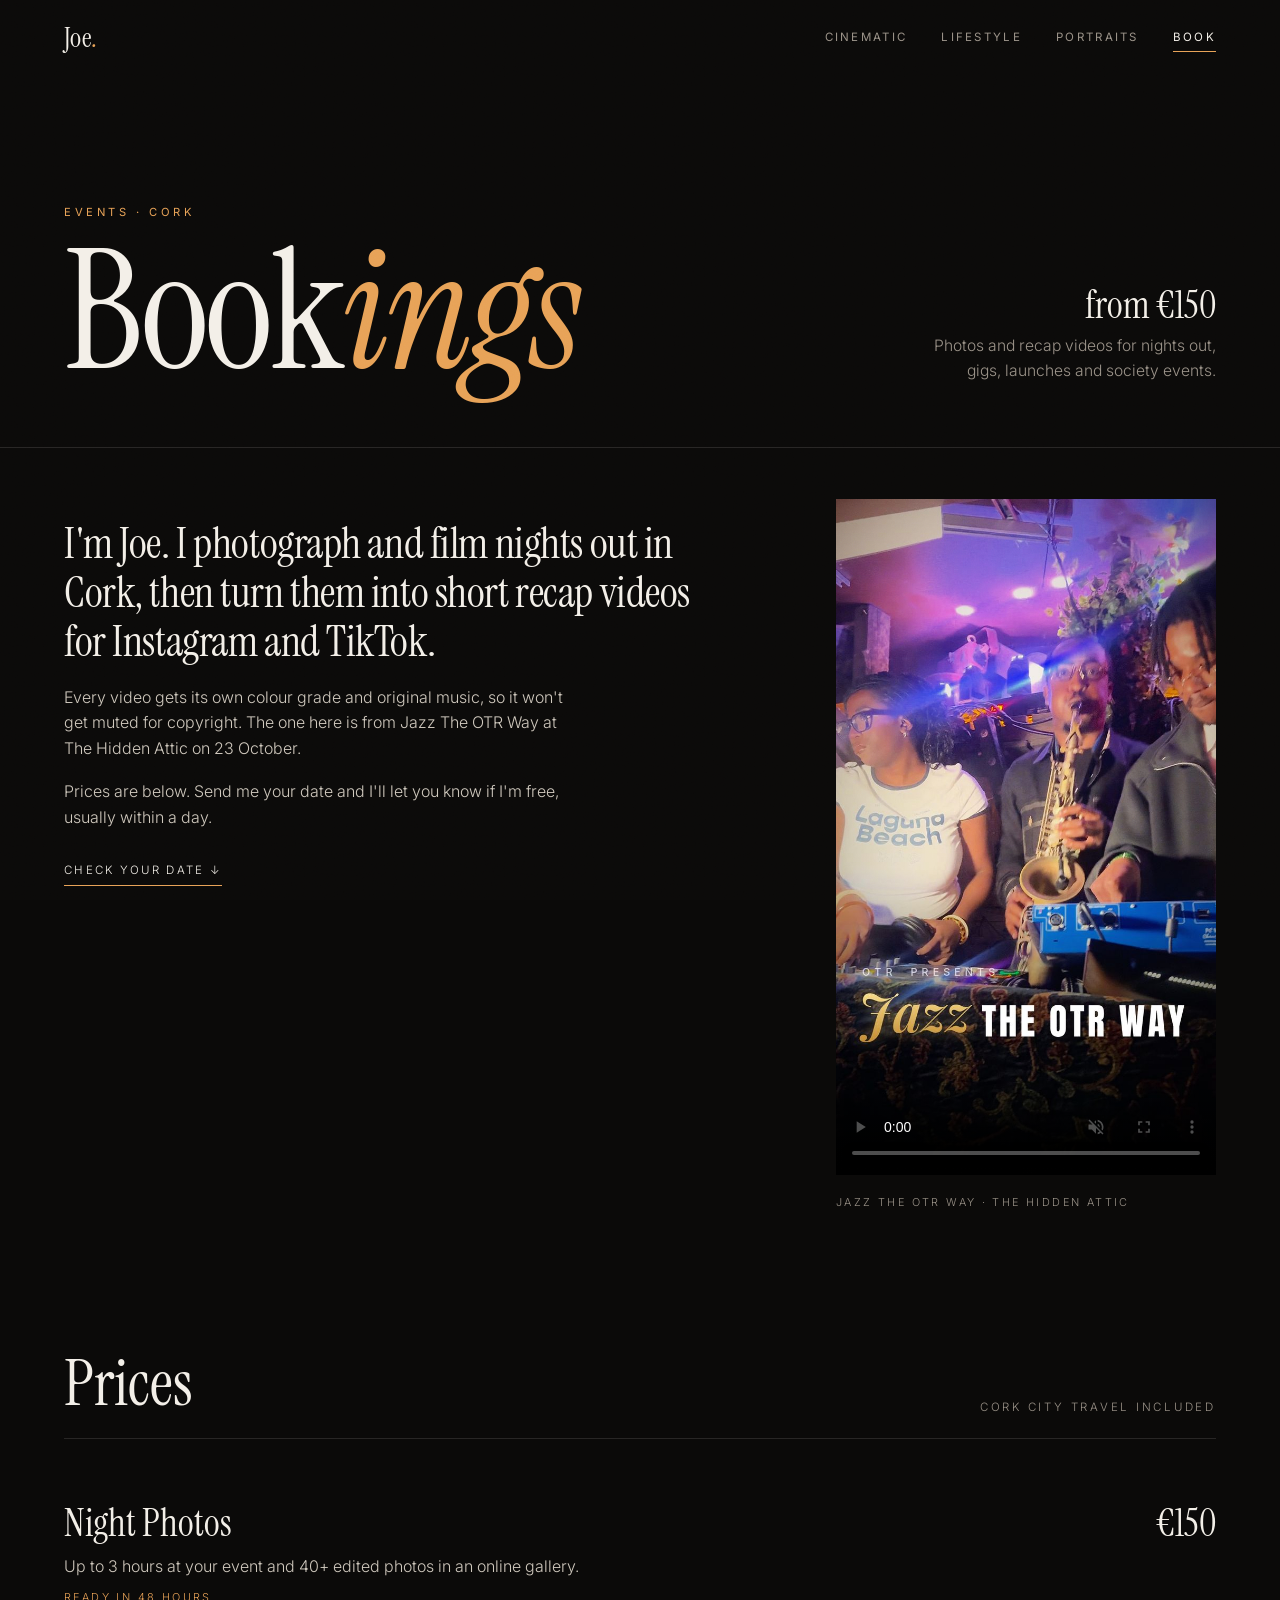
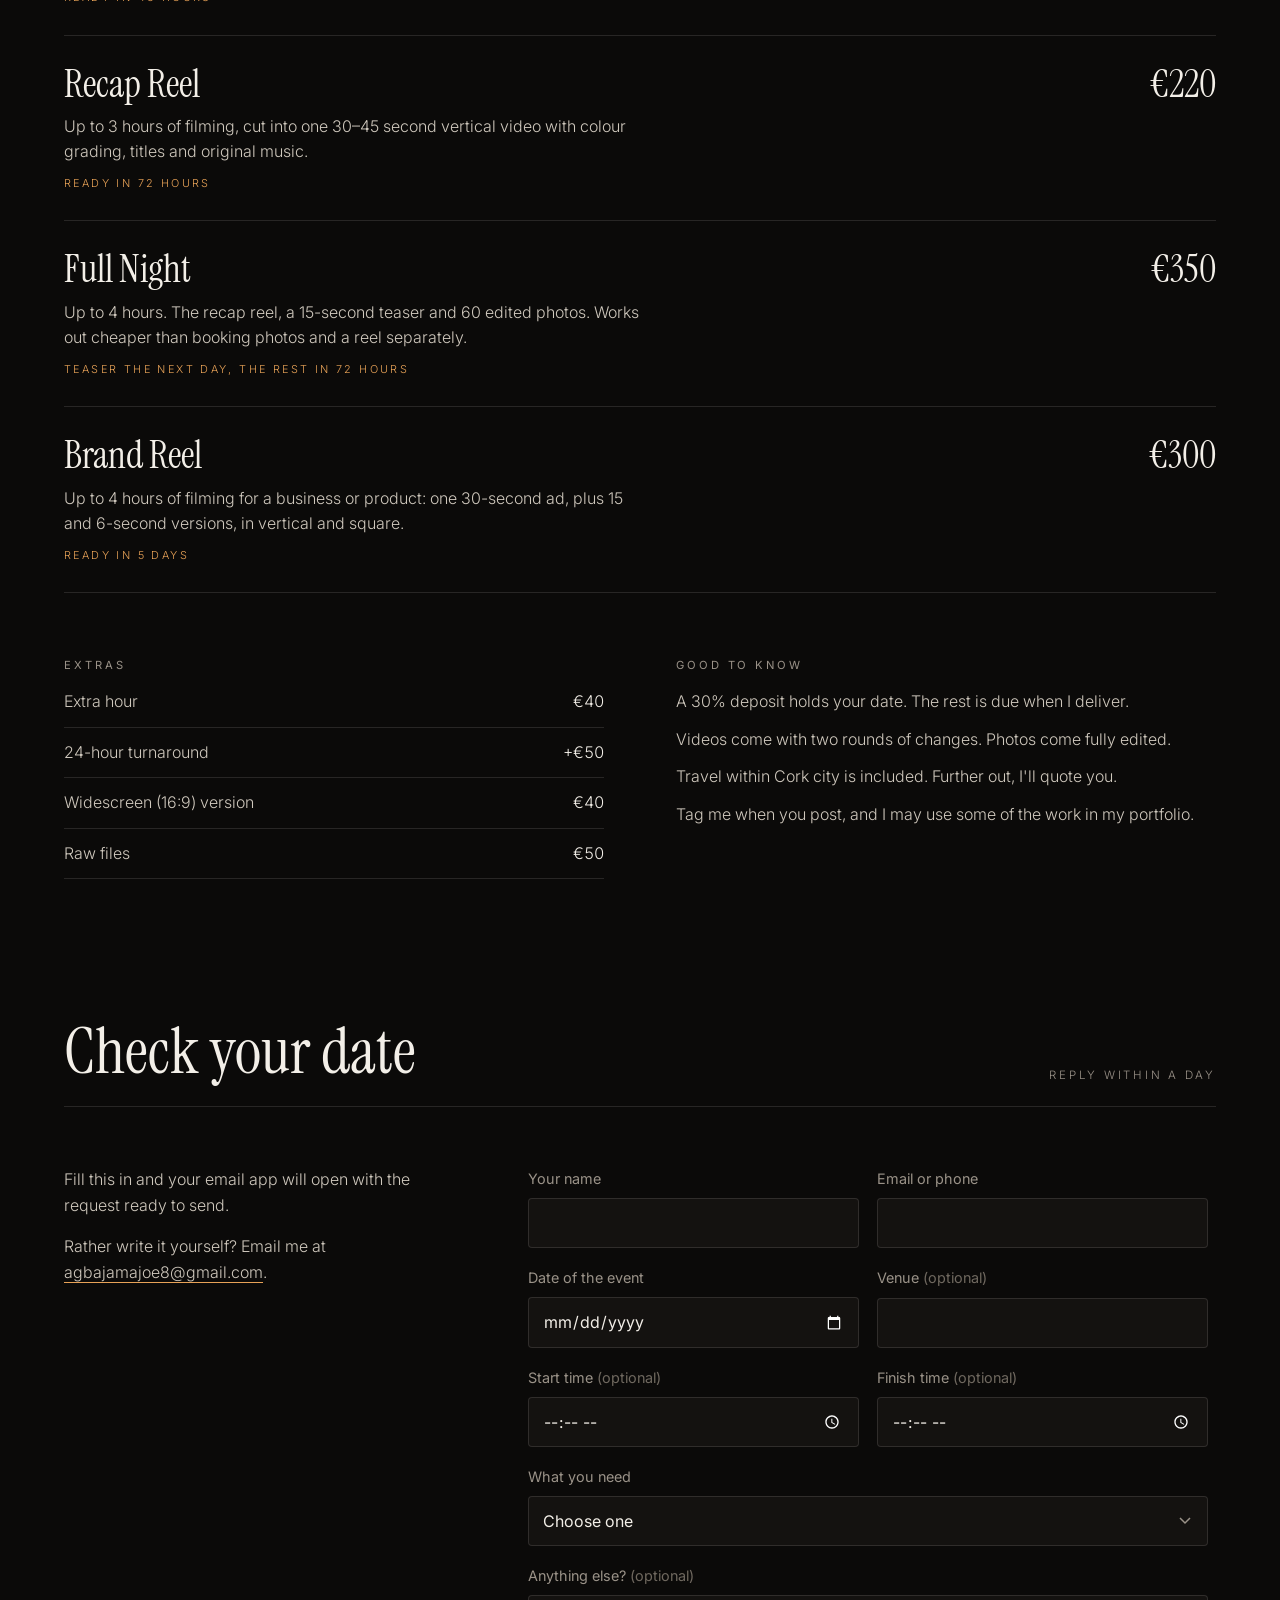
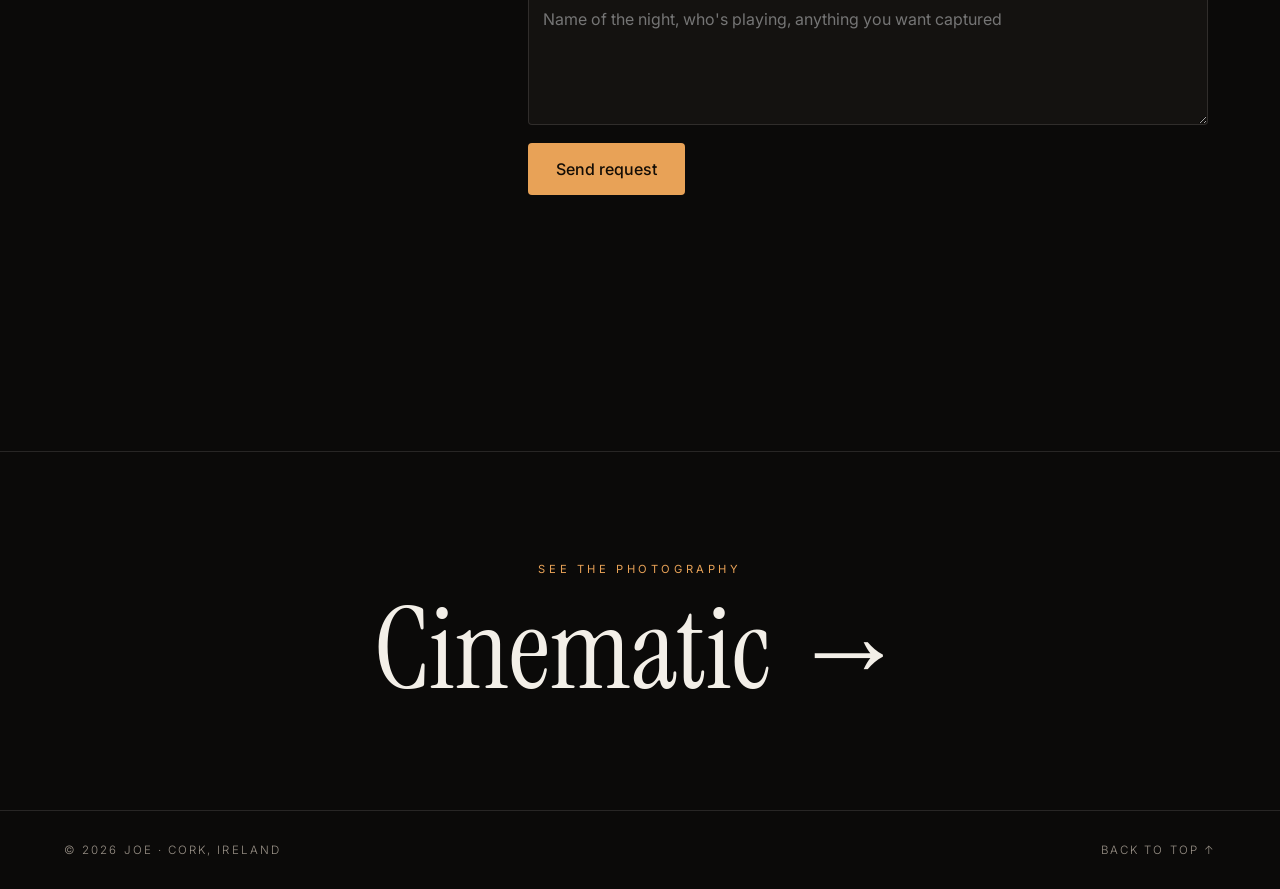
==== book/index.html @ 373641ff "Add a booking page and a Book link to the menu - book/: prices, what's included, how booking works, " ====
<!DOCTYPE html>
<html lang="en">
<head>
<meta charset="UTF-8">
<meta name="viewport" content="width=device-width, initial-scale=1.0">
<title>Book — Joe</title>
<meta name="description" content="Book Joe for event photos and recap videos in Cork. Prices from €150.">
<meta property="og:type" content="website">
<meta property="og:title" content="Book Joe for your night">
<meta property="og:description" content="Event photos and recap videos for nights out, gigs, launches and society events in Cork. Prices from €150.">
<meta property="og:url" content="https://joseph-ops-java.github.io/Joe-s-Photography/book/">
<meta property="og:image" content="https://joseph-ops-java.github.io/Joe-s-Photography/book/img/og.jpg">
<meta property="og:image:width" content="1200">
<meta property="og:image:height" content="630">
<meta name="twitter:card" content="summary_large_image">
<link rel="preconnect" href="https://fonts.googleapis.com">
<link rel="preconnect" href="https://fonts.gstatic.com" crossorigin>
<link href="https://fonts.googleapis.com/css2?family=Instrument+Serif:ital@0;1&family=Inter:wght@300;400;500&display=swap" rel="stylesheet">
<link rel="stylesheet" href="../styles.css">
<style>
/* Booking page: built on the portfolio's styles.css, nothing new to learn. */
[hidden] { display: none !important; }
html { color-scheme: dark; }

.bk-intro { display: grid; gap: clamp(32px, 5vw, 72px); padding: 0 var(--pad); align-items: start; }
@media (min-width: 900px) { .bk-intro { grid-template-columns: minmax(0, 1fr) minmax(0, 380px); } }
.bk-video { margin: 0; }
.bk-video video { width: 100%; aspect-ratio: 9 / 16; object-fit: cover; background: var(--bg-soft); }
.bk-video figcaption { margin-top: 12px; font-size: .68rem; letter-spacing: .22em; text-transform: uppercase; color: var(--muted); }
.bk-text { max-width: 640px; padding-top: clamp(0px, 2vw, 20px); }
.bk-lead { font-family: var(--serif); font-size: clamp(1.75rem, 3.4vw, 2.7rem); line-height: 1.14; letter-spacing: -.01em; }
.bk-text p + p { margin-top: 18px; color: #cfc8bd; max-width: 52ch; }
.bk-jump { display: inline-block; margin-top: 30px; padding-bottom: 6px; border-bottom: 1px solid var(--accent); font-size: .72rem; letter-spacing: .2em; text-transform: uppercase; transition: color .3s; }
.bk-jump:hover { color: var(--accent); }

.bk-prices { list-style: none; }
.bk-prices li { display: grid; grid-template-columns: minmax(0, 1fr) auto; gap: 0 32px; padding: 28px 0; border-bottom: 1px solid var(--line); }
.bk-prices li:first-child { padding-top: 4px; }
.bk-prices h3, .bk-price { font-family: var(--serif); font-weight: 400; font-size: clamp(1.7rem, 3vw, 2.4rem); line-height: 1.05; }
.bk-price { grid-column: 2; grid-row: 1; font-variant-numeric: tabular-nums; }
.bk-prices p { grid-column: 1 / -1; margin-top: 10px; max-width: 58ch; color: #cfc8bd; }
.bk-when { grid-column: 1 / -1; margin-top: 10px; font-size: .68rem; letter-spacing: .22em; text-transform: uppercase; color: var(--accent); }

.bk-small { display: grid; gap: 36px; margin-top: clamp(40px, 6vw, 64px); }
@media (min-width: 900px) { .bk-small { grid-template-columns: 1fr 1fr; gap: 72px; } }
.bk-small h3 { margin-bottom: 14px; font-size: .7rem; font-weight: 400; letter-spacing: .26em; text-transform: uppercase; color: var(--muted); }
.bk-small ul { list-style: none; display: grid; gap: 12px; color: #cfc8bd; }
.bk-addons li { display: flex; justify-content: space-between; gap: 16px; padding-bottom: 12px; border-bottom: 1px solid var(--line); }
.bk-addons span { color: var(--ink); font-variant-numeric: tabular-nums; }

.bk-book { display: grid; gap: clamp(28px, 4vw, 64px); }
@media (min-width: 900px) { .bk-book { grid-template-columns: minmax(0, .75fr) minmax(0, 1.25fr); } }
.bk-aside p { max-width: 38ch; color: #cfc8bd; }
.bk-aside p + p { margin-top: 16px; }
.bk-aside a { border-bottom: 1px solid var(--accent); }
.bk-aside a:hover { color: var(--accent); }
.bk-form { display: grid; gap: 18px; max-width: 680px; }
.bk-row { display: grid; gap: 18px; }
@media (min-width: 560px) { .bk-row { grid-template-columns: 1fr 1fr; } }
.bk-field { display: grid; gap: 8px; font-size: .9rem; font-weight: 400; color: var(--muted); }
.bk-field i { font-style: normal; color: #6f685f; }
.bk-field input, .bk-field select, .bk-field textarea {
  width: 100%; min-height: 50px; padding: 12px 14px;
  border: 1px solid var(--line); border-radius: 4px; background: var(--bg-soft);
  color: var(--ink); font: 400 1rem/1.4 var(--sans);
  transition: border-color .25s;
}
.bk-field textarea { min-height: 130px; resize: vertical; }
.bk-field select {
  -webkit-appearance: none; appearance: none; padding-right: 42px;
  background: var(--bg-soft) url("data:image/svg+xml,%3Csvg xmlns='http://www.w3.org/2000/svg' width='12' height='8' viewBox='0 0 12 8'%3E%3Cpath d='M1 1l5 5 5-5' fill='none' stroke='%239a9288' stroke-width='1.5'/%3E%3C/svg%3E") no-repeat right 16px center;
}
.bk-field input:focus, .bk-field select:focus, .bk-field textarea:focus { outline: none; border-color: var(--accent); }
.bk-field [aria-invalid="true"] { border-color: #e0725f; }
.bk-error { color: #f0907e; }
.bk-send { justify-self: start; min-height: 52px; padding: 0 28px; border: 0; border-radius: 4px; background: var(--accent); color: #140d05; font: 500 1rem var(--sans); cursor: pointer; transition: background .3s; }
.bk-send:hover { background: #f0b06c; }
.bk-note { font-size: .9rem; color: var(--muted); }
.bk-done { padding: 18px 20px; border: 1px solid var(--line); border-left: 2px solid var(--accent); background: var(--bg-soft); color: var(--ink); }
.bk-done a { border-bottom: 1px solid var(--accent); }

.page-head p b.bk-from { font-size: 2.4rem; }
</style>
</head>
<body id="top">

<nav class="nav">
  <a class="brand" href="../index.html">Joe<em>.</em></a>
  <div class="nav-links">
    <a href="../cinematic.html">Cinematic</a>
    <a href="../lifestyle.html">Lifestyle</a>
    <a href="../portraits.html">Portraits</a>
    <a href="./" aria-current="page">Book</a>
  </div>
</nav>

<header class="page-head">
  <div>
    <span class="eyebrow">Events · Cork</span>
    <h1>Book<em>ings</em></h1>
  </div>
  <p><b class="bk-from">from €150</b>Photos and recap videos for nights out, gigs, launches and society events.</p>
</header>

<main>
  <section class="bk-intro">
    <div class="bk-text">
      <p class="bk-lead">I'm Joe. I photograph and film nights out in Cork, then turn them into short recap videos for Instagram and TikTok.</p>
      <p>Every video gets its own colour grade and original music, so it won't get muted for copyright. The one here is from Jazz The OTR Way at The Hidden Attic on 23 October.</p>
      <p>Prices are below. Send me your date and I'll let you know if I'm free, usually within a day.</p>
      <a class="bk-jump" href="#request">Check your date ↓</a>
    </div>
    <figure class="bk-video">
      <video src="recap.mp4" poster="img/poster.jpg" muted loop playsinline controls preload="metadata" aria-label="Recap video from Jazz The OTR Way at The Hidden Attic, Cork"></video>
      <figcaption>Jazz The OTR Way · The Hidden Attic</figcaption>
    </figure>
  </section>

  <section class="section" id="prices">
    <div class="section-head">
      <h2>Prices</h2>
      <span>Cork city travel included</span>
    </div>
    <ul class="bk-prices">
      <li>
        <h3>Night Photos</h3>
        <span class="bk-price">€150</span>
        <p>Up to 3 hours at your event and 40+ edited photos in an online gallery.</p>
        <span class="bk-when">Ready in 48 hours</span>
      </li>
      <li>
        <h3>Recap Reel</h3>
        <span class="bk-price">€220</span>
        <p>Up to 3 hours of filming, cut into one 30–45 second vertical video with colour grading, titles and original music.</p>
        <span class="bk-when">Ready in 72 hours</span>
      </li>
      <li>
        <h3>Full Night</h3>
        <span class="bk-price">€350</span>
        <p>Up to 4 hours. The recap reel, a 15-second teaser and 60 edited photos. Works out cheaper than booking photos and a reel separately.</p>
        <span class="bk-when">Teaser the next day, the rest in 72 hours</span>
      </li>
      <li>
        <h3>Brand Reel</h3>
        <span class="bk-price">€300</span>
        <p>Up to 4 hours of filming for a business or product: one 30-second ad, plus 15 and 6-second versions, in vertical and square.</p>
        <span class="bk-when">Ready in 5 days</span>
      </li>
    </ul>

    <div class="bk-small">
      <div>
        <h3>Extras</h3>
        <ul class="bk-addons">
          <li>Extra hour <span>€40</span></li>
          <li>24-hour turnaround <span>+€50</span></li>
          <li>Widescreen (16:9) version <span>€40</span></li>
          <li>Raw files <span>€50</span></li>
        </ul>
      </div>
      <div>
        <h3>Good to know</h3>
        <ul>
          <li>A 30% deposit holds your date. The rest is due when I deliver.</li>
          <li>Videos come with two rounds of changes. Photos come fully edited.</li>
          <li>Travel within Cork city is included. Further out, I'll quote you.</li>
          <li>Tag me when you post, and I may use some of the work in my portfolio.</li>
        </ul>
      </div>
    </div>
  </section>

  <section class="section" id="request" style="padding-top:0">
    <div class="section-head">
      <h2>Check your date</h2>
      <span>Reply within a day</span>
    </div>
    <div class="bk-book">
      <div class="bk-aside">
        <p>Fill this in and your email app will open with the request ready to send.</p>
        <p>Rather write it yourself? Email me at <a href="mailto:agbajamajoe8@gmail.com">agbajamajoe8@gmail.com</a>.</p>
      </div>
      <form class="bk-form" id="bk-form" novalidate>
        <div class="bk-row">
          <label class="bk-field" for="bk-name"><span>Your name</span><input id="bk-name" name="name" type="text" autocomplete="name" required></label>
          <label class="bk-field" for="bk-contact"><span>Email or phone</span><input id="bk-contact" name="contact" type="text" autocomplete="email" required></label>
        </div>
        <div class="bk-row">
          <label class="bk-field" for="bk-date"><span>Date of the event</span><input id="bk-date" name="date" type="date" required></label>
          <label class="bk-field" for="bk-venue"><span>Venue <i>(optional)</i></span><input id="bk-venue" name="venue" type="text"></label>
        </div>
        <div class="bk-row">
          <label class="bk-field" for="bk-start"><span>Start time <i>(optional)</i></span><input id="bk-start" name="start" type="time"></label>
          <label class="bk-field" for="bk-finish"><span>Finish time <i>(optional)</i></span><input id="bk-finish" name="finish" type="time"></label>
        </div>
        <label class="bk-field" for="bk-package"><span>What you need</span>
          <select id="bk-package" name="package" required>
            <option value="">Choose one</option>
            <option>Night Photos (€150)</option>
            <option>Recap Reel (€220)</option>
            <option>Full Night (€350)</option>
            <option>Brand Reel (€300)</option>
            <option>Not sure yet</option>
          </select>
        </label>
        <label class="bk-field" for="bk-message"><span>Anything else? <i>(optional)</i></span><textarea id="bk-message" name="message" rows="4" placeholder="Name of the night, who's playing, anything you want captured"></textarea></label>
        <p class="bk-error" id="bk-error" role="alert" hidden></p>
        <button class="bk-send" type="submit">Send request</button>
        <p class="bk-done" id="bk-done" role="status" hidden></p>
      </form>
    </div>
  </section>
</main>

<a class="next" href="../cinematic.html">
  <span class="eyebrow">See the photography</span>
  <h2>Cinematic →</h2>
</a>

<footer class="footer">
  <span>© 2026 Joe · Cork, Ireland</span>
  <a href="#top">Back to top ↑</a>
</footer>

<script>
(function () {
  var EMAIL = "agbajamajoe8@gmail.com";

  // Nav background once the page is scrolled (same as the rest of the site)
  var nav = document.querySelector(".nav");
  function onScroll() { if (nav) nav.classList.toggle("scrolled", window.scrollY > 30); }
  onScroll();
  window.addEventListener("scroll", onScroll, { passive: true });

  // Play the recap quietly on loop, unless the visitor prefers less motion
  var video = document.querySelector(".bk-video video");
  if (video && !window.matchMedia("(prefers-reduced-motion: reduce)").matches) {
    video.muted = true;
    var p = video.play();
    if (p && p.catch) p.catch(function () {});
  }

  // Booking request
  var form = document.getElementById("bk-form");
  var errorEl = document.getElementById("bk-error");
  var doneEl = document.getElementById("bk-done");
  var dateEl = document.getElementById("bk-date");
  function pad(n) { return (n < 10 ? "0" : "") + n; }
  var now = new Date();
  dateEl.min = now.getFullYear() + "-" + pad(now.getMonth() + 1) + "-" + pad(now.getDate());

  function nice(v) {
    var d = new Date(v + "T12:00:00");
    return isNaN(d) ? v : d.toLocaleDateString("en-IE", { weekday: "long", day: "numeric", month: "long", year: "numeric" });
  }
  function esc(s) { return s.replace(/[&<>"]/g, function (c) { return { "&": "&amp;", "<": "&lt;", ">": "&gt;", '"': "&quot;" }[c]; }); }

  form.addEventListener("submit", function (e) {
    e.preventDefault();
    var f = form.elements;
    var val = function (n) { return f[n].value.trim(); };
    var needed = [["name", "your name"], ["contact", "an email or phone number"], ["date", "the date"], ["package", "what you need"]];
    var missing = [];
    needed.forEach(function (pair) {
      var empty = !val(pair[0]);
      f[pair[0]].setAttribute("aria-invalid", empty ? "true" : "false");
      if (empty) missing.push(pair[1]);
    });
    if (missing.length) {
      var list = missing.length > 1 ? missing.slice(0, -1).join(", ") + " and " + missing[missing.length - 1] : missing[0];
      errorEl.textContent = "Please add " + list + ".";
      errorEl.hidden = false;
      doneEl.hidden = true;
      form.querySelector('[aria-invalid="true"]').focus();
      return;
    }
    errorEl.hidden = true;

    var times = [val("start") && "from " + val("start"), val("finish") && "until " + val("finish")].filter(Boolean).join(" ");
    var lines = [
      "Hi Joe,",
      "",
      "I'd like to book you.",
      "",
      "Date: " + nice(val("date")) + (times ? ", " + times : ""),
      "Venue: " + (val("venue") || "to confirm"),
      "Package: " + val("package"),
      val("message") ? "\n" + val("message") : null,
      "",
      "Thanks,",
      val("name"),
      val("contact")
    ].filter(function (l) { return l !== null; });
    var subject = "Booking request for " + nice(val("date"));
    var href = "mailto:" + EMAIL + "?subject=" + encodeURIComponent(subject) + "&body=" + encodeURIComponent(lines.join("\n"));

    doneEl.innerHTML = "Thanks, " + esc(val("name").split(" ")[0]) + ". Your email app should open with the request ready to send. If it doesn't, email me at <a href=\"mailto:" + EMAIL + "\">" + EMAIL + "</a> with your date.";
    doneEl.hidden = false;
    window.location.href = href;
  });
})();
</script>
</body>
</html>
---- styles.css ----
:root{
  --bg:#0b0a09;
  --bg-soft:#141210;
  --ink:#f3efe8;
  --muted:#9a9288;
  --line:rgba(243,239,232,.12);
  --accent:#e8a257;
  --serif:'Instrument Serif',Georgia,'Times New Roman',serif;
  --sans:'Inter',system-ui,-apple-system,'Segoe UI',sans-serif;
  --pad:clamp(20px,5vw,72px);
}
*{margin:0;padding:0;box-sizing:border-box}
html{scroll-behavior:smooth}
body{background:var(--bg);color:var(--ink);font-family:var(--sans);font-weight:300;line-height:1.6;-webkit-font-smoothing:antialiased;overflow-x:hidden}
body.locked{overflow:hidden}
img{display:block;max-width:100%}
a{color:inherit;text-decoration:none}
::selection{background:var(--accent);color:#000}
:focus-visible{outline:2px solid var(--accent);outline-offset:4px}

/* film grain */
body::after{content:"";position:fixed;inset:0;pointer-events:none;z-index:50;opacity:.07;mix-blend-mode:overlay;
  background-image:url("data:image/svg+xml,%3Csvg xmlns='http://www.w3.org/2000/svg' width='200' height='200'%3E%3Cfilter id='n'%3E%3CfeTurbulence type='fractalNoise' baseFrequency='.9' numOctaves='2' stitchTiles='stitch'/%3E%3C/filter%3E%3Crect width='100%25' height='100%25' filter='url(%23n)'/%3E%3C/svg%3E")}

/* nav */
.nav{position:fixed;top:0;left:0;right:0;z-index:20;display:flex;align-items:center;justify-content:space-between;gap:16px;
  padding:22px var(--pad);transition:background .4s,padding .4s,border-color .4s;border-bottom:1px solid transparent}
.nav.scrolled{background:rgba(11,10,9,.78);backdrop-filter:blur(14px);-webkit-backdrop-filter:blur(14px);padding-top:14px;padding-bottom:14px;border-color:var(--line)}
.brand{font-family:var(--serif);font-size:1.7rem;line-height:1;letter-spacing:.01em}
.brand em{color:var(--accent);font-style:italic}
.nav-links{display:flex;gap:clamp(14px,3vw,34px)}
.nav-links a{position:relative;font-size:.72rem;font-weight:400;letter-spacing:.2em;text-transform:uppercase;color:var(--muted);padding:6px 0;transition:color .3s}
.nav-links a::after{content:"";position:absolute;left:0;bottom:0;width:100%;height:1px;background:var(--accent);transform:scaleX(0);transform-origin:right;transition:transform .4s cubic-bezier(.2,.7,.2,1)}
.nav-links a:hover,.nav-links a[aria-current]{color:var(--ink)}
.nav-links a:hover::after,.nav-links a[aria-current]::after{transform:scaleX(1);transform-origin:left}

.eyebrow{font-size:.7rem;font-weight:400;letter-spacing:.32em;text-transform:uppercase;color:var(--accent)}

/* hero */
.hero{position:relative;min-height:100svh;display:flex;align-items:flex-end;padding:0 var(--pad) clamp(56px,10vh,110px);overflow:hidden}
.hero-bg{position:absolute;inset:0;z-index:-2}
.hero-bg img{width:100%;height:100%;object-fit:cover;animation:drift 22s ease-out forwards}
.hero::before{content:"";position:absolute;inset:0;z-index:-1;
  background:linear-gradient(180deg,rgba(11,10,9,.55) 0%,rgba(11,10,9,.05) 35%,rgba(11,10,9,.7) 78%,var(--bg) 100%)}
@keyframes drift{from{transform:scale(1.12)}to{transform:scale(1)}}
.hero h1{font-family:var(--serif);font-weight:400;font-size:clamp(3.4rem,12vw,10.5rem);line-height:.88;letter-spacing:-.02em;margin:18px 0 26px}
.hero h1 em{font-style:italic;color:var(--accent)}
.hero p{max-width:34ch;color:#cfc8bd;font-size:1.02rem}
.scroll-cue{position:absolute;right:var(--pad);bottom:clamp(56px,10vh,110px);font-size:.66rem;letter-spacing:.3em;text-transform:uppercase;color:var(--muted);writing-mode:vertical-rl;display:flex;align-items:center;gap:14px}
.scroll-cue::after{content:"";width:1px;height:64px;background:linear-gradient(var(--accent),transparent);animation:cue 2.2s ease-in-out infinite}
@keyframes cue{0%{transform:scaleY(0);transform-origin:top}50%{transform:scaleY(1);transform-origin:top}51%{transform-origin:bottom}100%{transform:scaleY(0);transform-origin:bottom}}

/* sections */
.section{padding:clamp(70px,11vw,150px) var(--pad)}
.section-head{display:flex;align-items:flex-end;justify-content:space-between;gap:24px;margin-bottom:clamp(30px,5vw,60px);padding-bottom:22px;border-bottom:1px solid var(--line)}
.section-head h2{font-family:var(--serif);font-weight:400;font-size:clamp(2.2rem,5vw,4rem);line-height:1}
.section-head h2 em{font-style:italic;color:var(--accent)}
.section-head span{font-size:.72rem;letter-spacing:.24em;text-transform:uppercase;color:var(--muted);white-space:nowrap}

/* collection cards */
.cards{display:grid;grid-template-columns:repeat(3,1fr);gap:clamp(14px,2vw,28px)}
.card{position:relative;display:block;aspect-ratio:3/4.2;overflow:hidden;background:var(--bg-soft)}
.card:nth-child(2){margin-top:clamp(0px,5vw,70px)}
.card img{width:100%;height:100%;object-fit:cover;transition:transform 1.2s cubic-bezier(.2,.7,.2,1),filter .8s;filter:saturate(.85) brightness(.82)}
.card::after{content:"";position:absolute;inset:0;background:linear-gradient(180deg,transparent 45%,rgba(11,10,9,.88) 100%)}
.card:hover img{transform:scale(1.06);filter:saturate(1.05) brightness(1)}
.card-info{position:absolute;left:0;right:0;bottom:0;z-index:1;padding:clamp(18px,2.4vw,32px);display:flex;align-items:flex-end;justify-content:space-between;gap:12px}
.card-info small{display:block;font-size:.68rem;letter-spacing:.28em;text-transform:uppercase;color:var(--accent);margin-bottom:6px}
.card-info h3{font-family:var(--serif);font-weight:400;font-size:clamp(1.8rem,3.2vw,2.9rem);line-height:1}
.arrow{flex:none;width:46px;height:46px;border:1px solid var(--line);border-radius:50%;display:grid;place-items:center;font-size:1.1rem;transition:background .4s,color .4s,border-color .4s,transform .4s}
.card:hover .arrow{background:var(--accent);border-color:var(--accent);color:#000;transform:rotate(-45deg)}

/* statement */
.statement{max-width:1100px;font-family:var(--serif);font-size:clamp(1.9rem,4.6vw,4rem);line-height:1.12;letter-spacing:-.01em}
.statement em{font-style:italic;color:var(--accent)}
.statement-meta{margin-top:34px;display:flex;flex-wrap:wrap;gap:10px}
.statement-meta span{font-size:.7rem;letter-spacing:.22em;text-transform:uppercase;color:var(--muted);border:1px solid var(--line);border-radius:999px;padding:8px 16px}

/* gallery pages */
.page-head{padding:clamp(140px,22vh,230px) var(--pad) clamp(34px,5vw,64px);display:grid;grid-template-columns:1fr auto;align-items:end;gap:28px;border-bottom:1px solid var(--line);margin-bottom:clamp(24px,4vw,52px)}
.page-head h1{font-family:var(--serif);font-weight:400;font-size:clamp(3.6rem,13vw,11rem);line-height:.86;letter-spacing:-.02em;margin-top:16px}
.page-head h1 em{font-style:italic;color:var(--accent)}
.page-head p{max-width:30ch;color:var(--muted);font-size:.98rem;text-align:right}
.page-head p b{display:block;font-weight:400;font-family:var(--serif);font-size:2.4rem;color:var(--ink);line-height:1;margin-bottom:8px}

.gallery{padding:0 var(--pad);display:flex;flex-wrap:wrap;gap:clamp(10px,1.4vw,22px);--h:clamp(230px,27vw,400px)}
.shot{position:relative;display:block;flex:var(--ar) 1 calc(var(--ar) * var(--h));aspect-ratio:var(--ar);min-width:0;overflow:hidden;background:var(--bg-soft);border:0;padding:0;cursor:zoom-in;font:inherit;color:inherit}
.shot img{width:100%;height:100%;object-fit:cover;transition:transform 1.1s cubic-bezier(.2,.7,.2,1),filter .6s}
.shot:hover img{transform:scale(1.035)}
.shot .cap{position:absolute;left:14px;bottom:12px;font-size:.66rem;letter-spacing:.24em;text-transform:uppercase;color:var(--ink);opacity:0;transform:translateY(6px);transition:opacity .4s,transform .4s;text-shadow:0 1px 10px rgba(0,0,0,.9)}
.shot:hover .cap,.shot:focus-visible .cap{opacity:1;transform:none}

.next{display:block;margin-top:clamp(60px,9vw,120px);padding:clamp(50px,8vw,110px) var(--pad);border-top:1px solid var(--line);text-align:center;transition:background .5s}
.next:hover{background:var(--bg-soft)}
.next h2{font-family:var(--serif);font-weight:400;font-size:clamp(2.8rem,9vw,7.5rem);line-height:1;margin-top:12px;transition:color .4s,letter-spacing .6s}
.next:hover h2{color:var(--accent);font-style:italic}

/* footer */
.footer{display:flex;flex-wrap:wrap;align-items:center;justify-content:space-between;gap:14px;padding:30px var(--pad);border-top:1px solid var(--line);font-size:.72rem;letter-spacing:.18em;text-transform:uppercase;color:var(--muted)}
.footer a:hover{color:var(--accent)}

/* lightbox */
.lightbox{position:fixed;inset:0;z-index:100;display:flex;align-items:center;justify-content:center;background:rgba(6,5,5,.96);opacity:0;visibility:hidden;transition:opacity .35s,visibility .35s}
.lightbox.open{opacity:1;visibility:visible}
.lightbox img{max-width:min(92vw,1500px);max-height:84vh;width:auto;height:auto;object-fit:contain;box-shadow:0 30px 90px rgba(0,0,0,.7);transition:opacity .25s}
.lightbox img.swap{opacity:0}
.lb-btn{position:absolute;background:none;border:1px solid var(--line);color:var(--ink);width:50px;height:50px;border-radius:50%;font-size:1.15rem;cursor:pointer;display:grid;place-items:center;transition:background .3s,color .3s,border-color .3s}
.lb-btn:hover{background:var(--accent);border-color:var(--accent);color:#000}
.lb-close{top:20px;right:20px}
.lb-prev{left:20px;top:50%;transform:translateY(-50%)}
.lb-next{right:20px;top:50%;transform:translateY(-50%)}
.lb-count{position:absolute;left:0;right:0;bottom:22px;text-align:center;font-size:.7rem;letter-spacing:.3em;text-transform:uppercase;color:var(--muted)}

/* reveal */
.reveal{opacity:0;transform:translateY(28px);transition:opacity 1s cubic-bezier(.2,.7,.2,1),transform 1s cubic-bezier(.2,.7,.2,1)}
.reveal.in{opacity:1;transform:none}

@media (max-width:900px){
  .cards{grid-template-columns:1fr}
  .card{aspect-ratio:4/4.6}
  .card:nth-child(2){margin-top:0}
  .page-head{grid-template-columns:1fr}
  .page-head p{text-align:left}
  .scroll-cue{display:none}
}
@media (max-width:560px){
  .shot{flex-basis:100%}
  .nav-links a{letter-spacing:.12em;font-size:.66rem}
  .brand{font-size:1.4rem}
  .section-head span{display:none}
  .lb-prev,.lb-next{top:auto;bottom:14px;transform:none}
  .shot .cap{opacity:1;transform:none}
}
@media (max-width:380px){
  .nav-links{gap:11px}
  .nav-links a{letter-spacing:.09em}
}
@media (prefers-reduced-motion:reduce){
  *,*::before,*::after{animation:none!important;transition:none!important}
  .reveal{opacity:1;transform:none}
  html{scroll-behavior:auto}
}
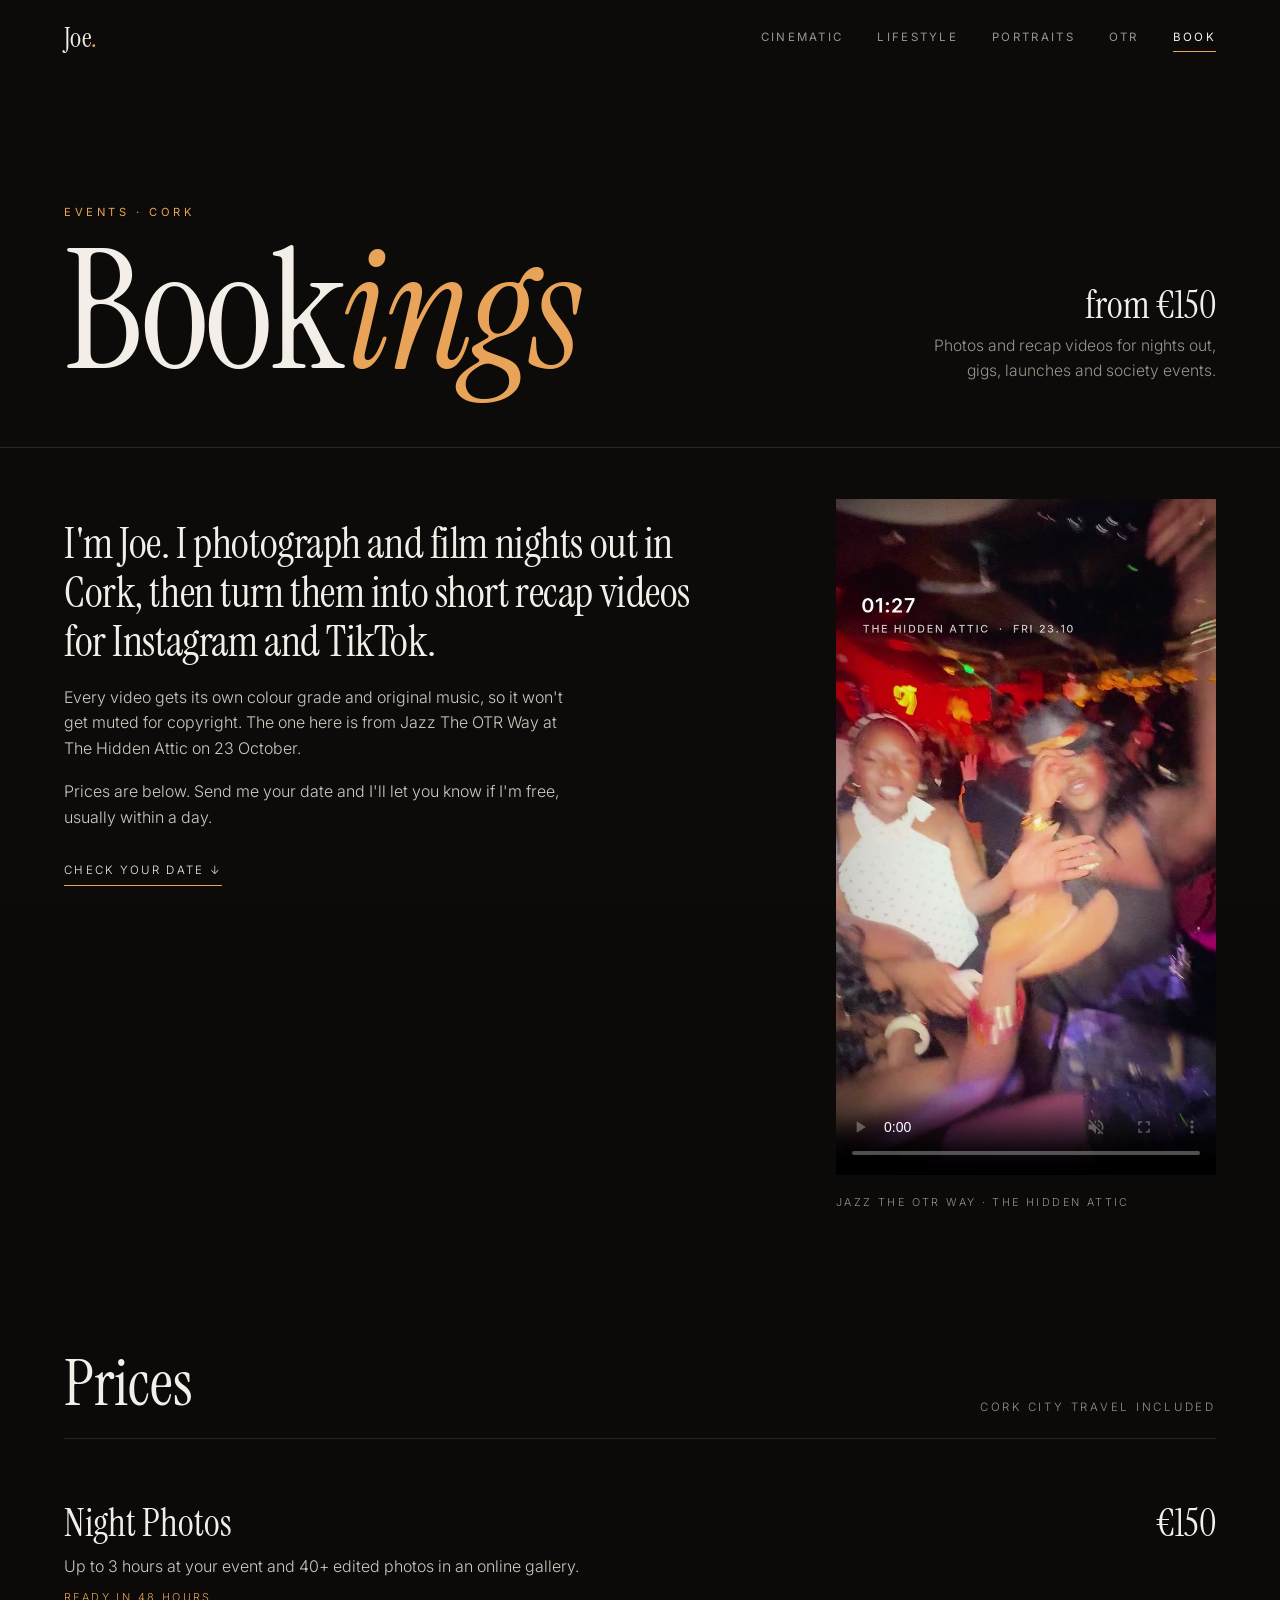
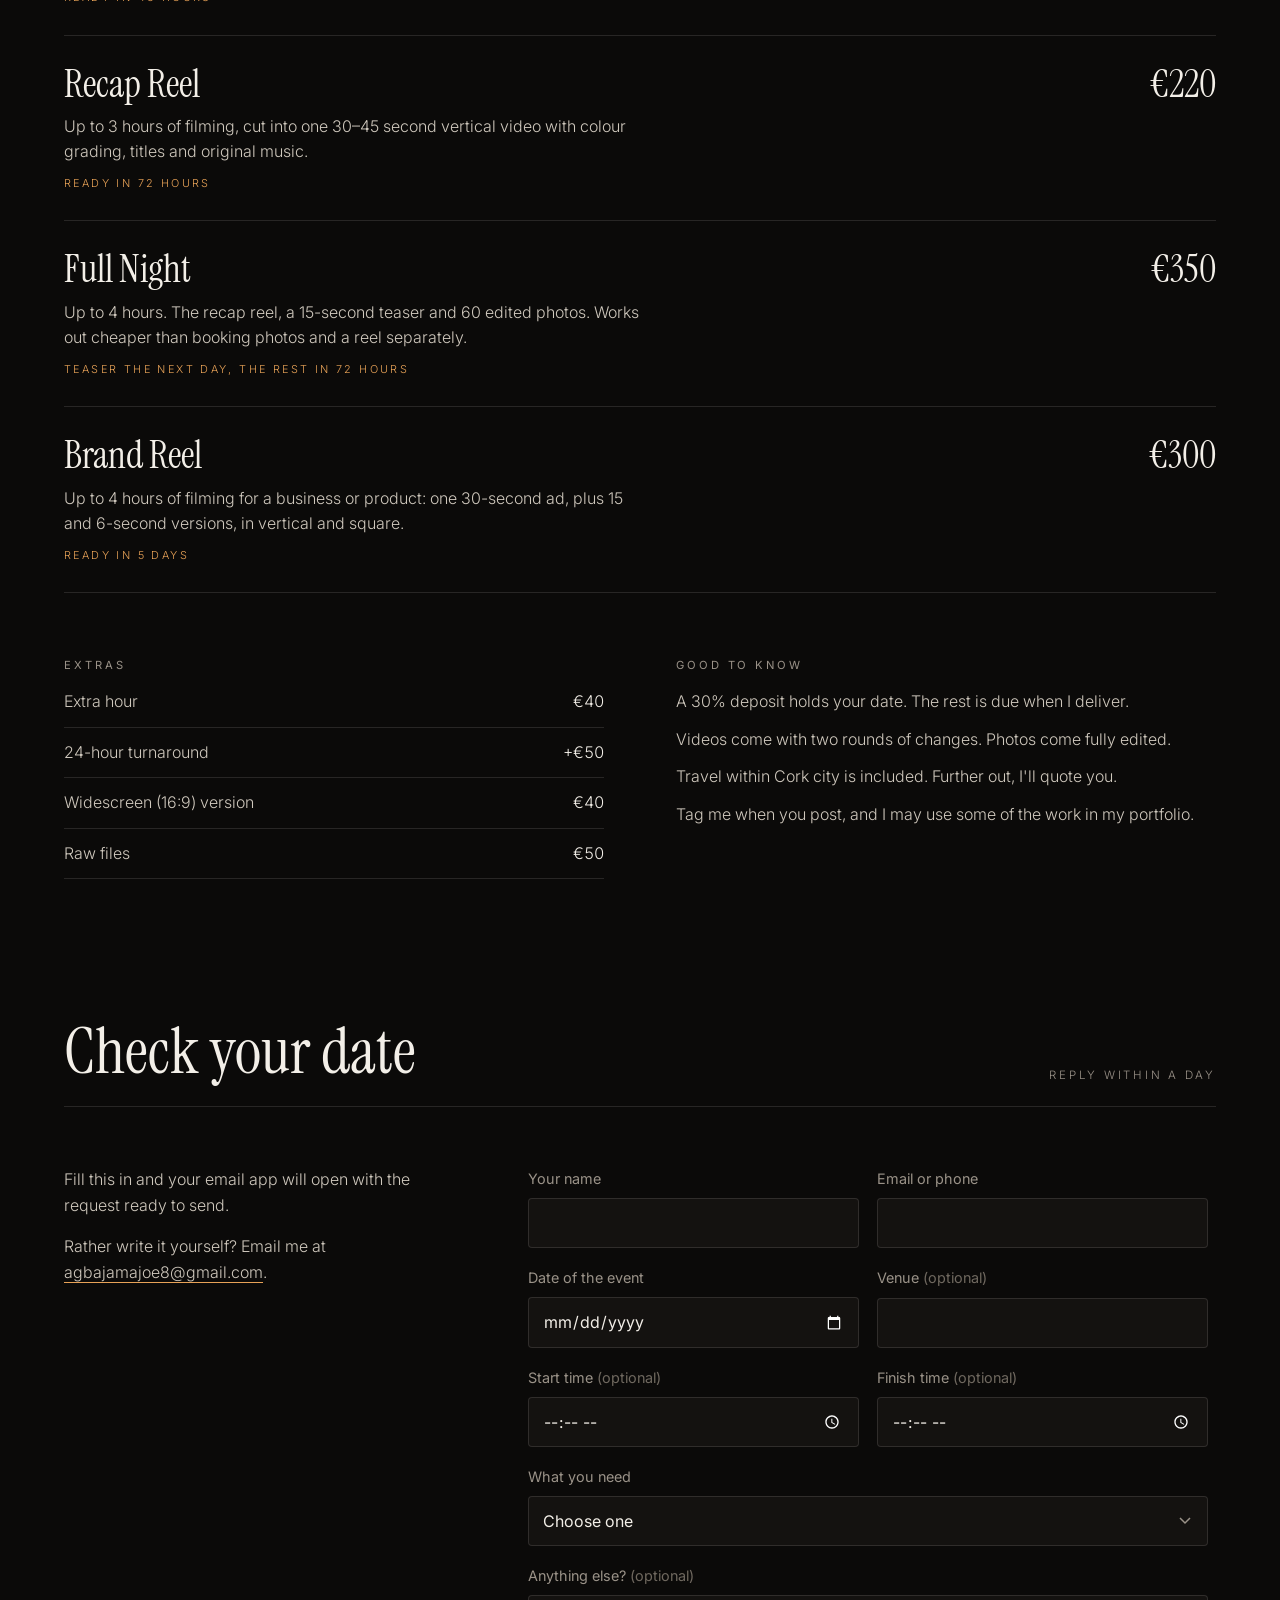
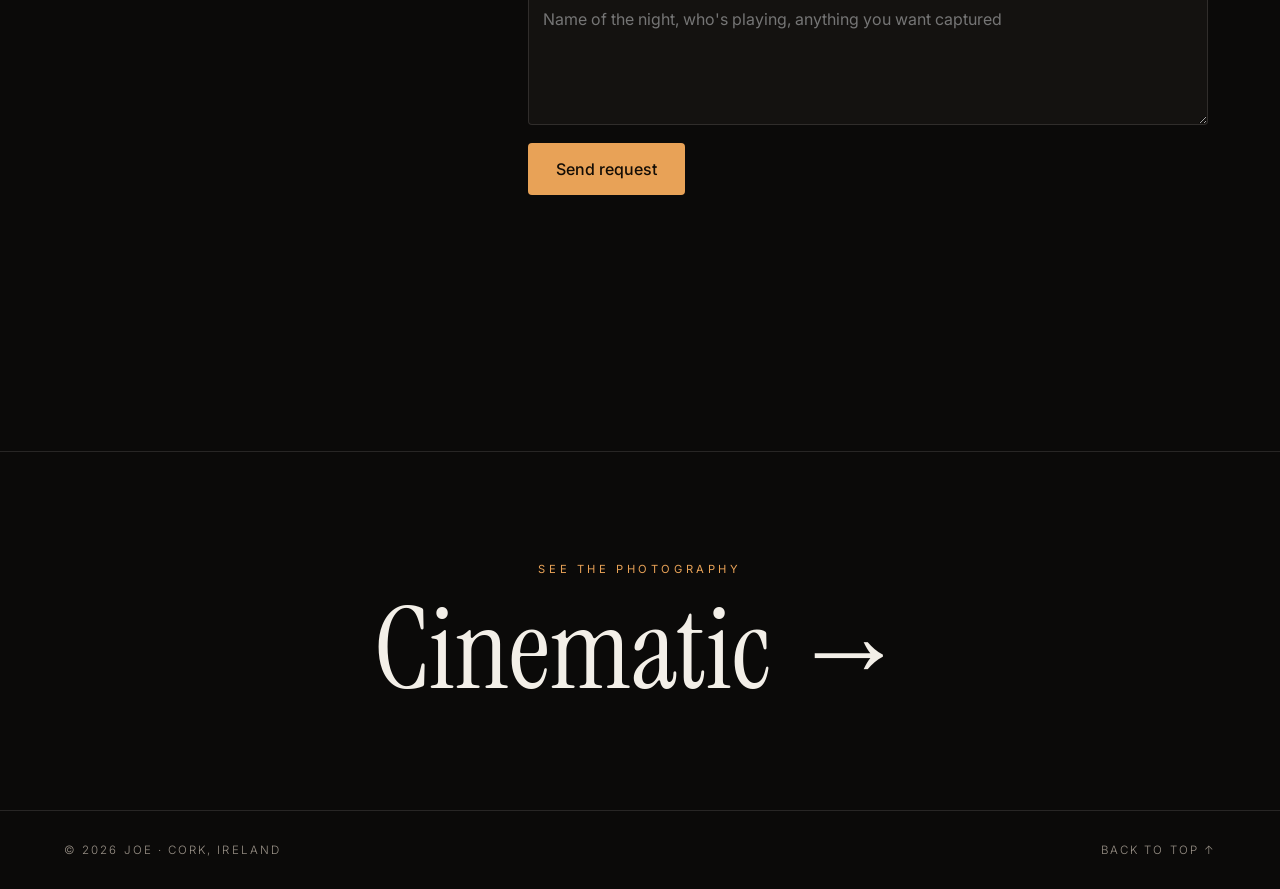
==== commit 0ecc91a9: "Add OTR collection: 15 nightlife frames from Off The Record, Cork - New otr.html gallery page (Colle" ====
--- a/book/index.html
+++ b/book/index.html
@@ -90,6 +90,7 @@
     <a href="../cinematic.html">Cinematic</a>
     <a href="../lifestyle.html">Lifestyle</a>
     <a href="../portraits.html">Portraits</a>
+    <a href="../otr.html">OTR</a>
     <a href="./" aria-current="page">Book</a>
   </div>
 </nav>
@@ -296,7 +297,7 @@
 
     doneEl.innerHTML = "Thanks, " + esc(val("name").split(" ")[0]) + ". Your email app should open with the request ready to send. If it doesn't, email me at <a href=\"mailto:" + EMAIL + "\">" + EMAIL + "</a> with your date.";
     doneEl.hidden = false;
-    window.location.href = href;
+    try { window.location.href = href; } catch (err) { /* the note above has the address */ }
   });
 })();
 </script>
--- a/styles.css
+++ b/styles.css
@@ -58,9 +58,9 @@
 .section-head span{font-size:.72rem;letter-spacing:.24em;text-transform:uppercase;color:var(--muted);white-space:nowrap}
 
 /* collection cards */
-.cards{display:grid;grid-template-columns:repeat(3,1fr);gap:clamp(14px,2vw,28px)}
+.cards{display:grid;grid-template-columns:repeat(4,1fr);gap:clamp(14px,2vw,28px)}
 .card{position:relative;display:block;aspect-ratio:3/4.2;overflow:hidden;background:var(--bg-soft)}
-.card:nth-child(2){margin-top:clamp(0px,5vw,70px)}
+.card:nth-child(2),.card:nth-child(4){margin-top:clamp(0px,5vw,70px)}
 .card img{width:100%;height:100%;object-fit:cover;transition:transform 1.2s cubic-bezier(.2,.7,.2,1),filter .8s;filter:saturate(.85) brightness(.82)}
 .card::after{content:"";position:absolute;inset:0;background:linear-gradient(180deg,transparent 45%,rgba(11,10,9,.88) 100%)}
 .card:hover img{transform:scale(1.06);filter:saturate(1.05) brightness(1)}
@@ -115,10 +115,13 @@
 .reveal{opacity:0;transform:translateY(28px);transition:opacity 1s cubic-bezier(.2,.7,.2,1),transform 1s cubic-bezier(.2,.7,.2,1)}
 .reveal.in{opacity:1;transform:none}
 
+@media (max-width:1200px){
+  .cards{grid-template-columns:repeat(2,1fr)}
+}
 @media (max-width:900px){
   .cards{grid-template-columns:1fr}
   .card{aspect-ratio:4/4.6}
-  .card:nth-child(2){margin-top:0}
+  .card:nth-child(2),.card:nth-child(4){margin-top:0}
   .page-head{grid-template-columns:1fr}
   .page-head p{text-align:left}
   .scroll-cue{display:none}
@@ -132,8 +135,9 @@
   .shot .cap{opacity:1;transform:none}
 }
 @media (max-width:380px){
-  .nav-links{gap:11px}
-  .nav-links a{letter-spacing:.09em}
+  .nav-links{gap:8px}
+  .nav-links a{letter-spacing:.04em;font-size:.58rem}
+  .brand{font-size:1.2rem}
 }
 @media (prefers-reduced-motion:reduce){
   *,*::before,*::after{animation:none!important;transition:none!important}
